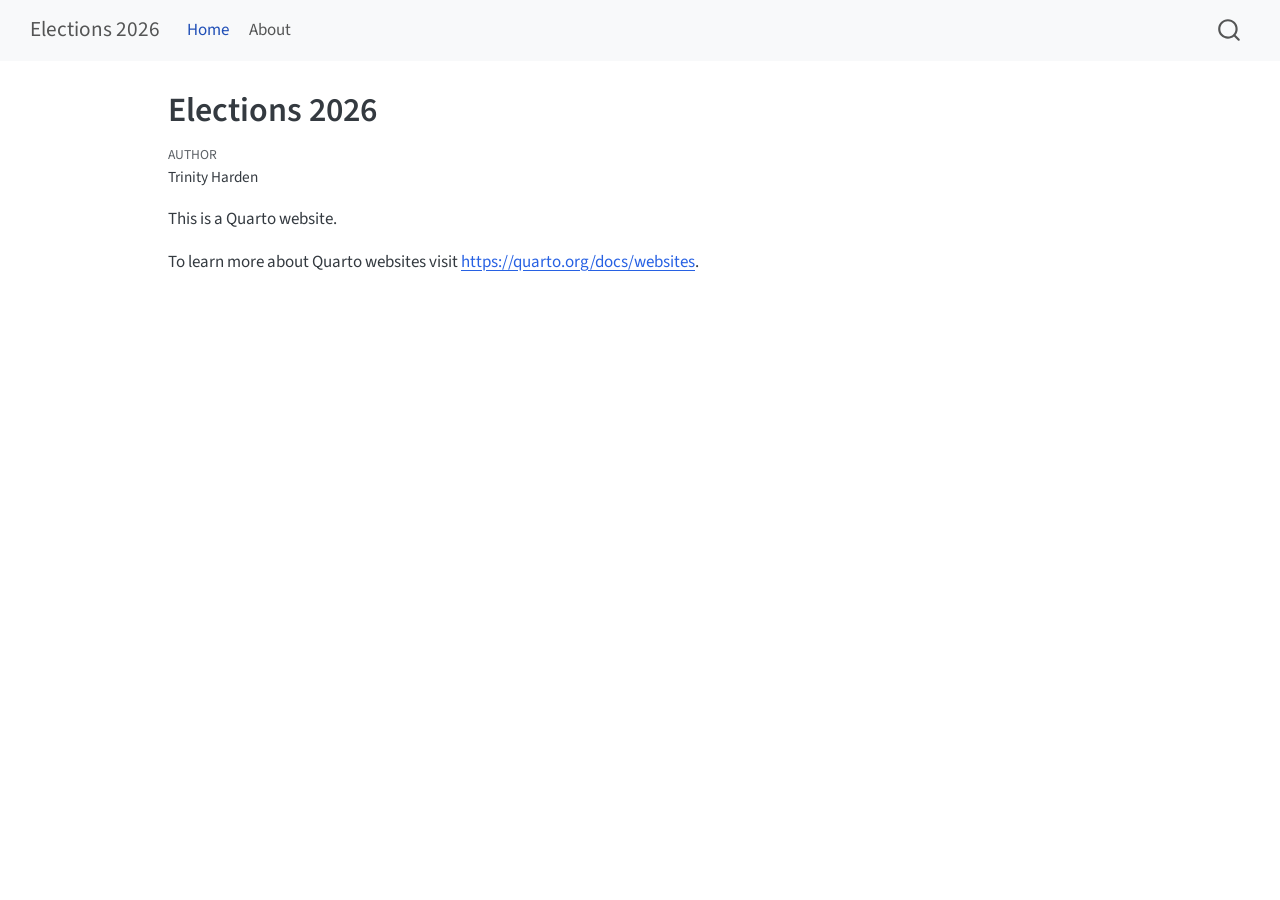
==== index.html @ f62c1c85 "Built site for gh-pages" ====
<!DOCTYPE html>
<html xmlns="http://www.w3.org/1999/xhtml" lang="en" xml:lang="en"><head>

<meta charset="utf-8">
<meta name="generator" content="quarto-1.10.19">

<meta name="viewport" content="width=device-width, initial-scale=1.0, user-scalable=yes">

<meta name="author" content="Trinity Harden">

<title>Elections 2026</title>
<style>
/* Default styles provided by pandoc.
** See https://pandoc.org/MANUAL.html#variables-for-html for config info.
*/
span.smallcaps{font-variant: small-caps;}
div.columns{display: flex; gap: 1.5em;}
div.column{flex: auto;}
@media screen {
div.columns{gap: min(4vw, 1.5em);}
div.column{overflow-x: auto;}
}
div.hanging-indent{margin-left: 1.5em; text-indent: -1.5em;}
ul.task-list{list-style: none;}
ul.task-list li input[type="checkbox"] {
  width: 0.8em;
  margin: 0 0.8em 0.2em -1em; /* quarto-specific, see https://github.com/quarto-dev/quarto-cli/issues/4556 */ 
  vertical-align: middle;
}
</style>


<script src="site_libs/quarto-nav/quarto-nav.js"></script>
<script src="site_libs/quarto-nav/headroom.min.js"></script>
<script src="site_libs/clipboard/clipboard.min.js"></script>
<script src="site_libs/quarto-search/autocomplete.umd.js"></script>
<script src="site_libs/quarto-search/fuse.min.js"></script>
<script src="site_libs/quarto-search/quarto-search.js"></script>
<meta name="quarto:offset" content="./">
<script src="site_libs/quarto-html/quarto.js" type="module"></script>
<script src="site_libs/quarto-html/tabsets/tabsets.js" type="module"></script>
<script src="site_libs/quarto-html/popper.min.js"></script>
<script src="site_libs/quarto-html/tippy.umd.min.js"></script>
<script src="site_libs/quarto-html/anchor.min.js"></script>
<link href="site_libs/quarto-html/tippy.css" rel="stylesheet">
<link href="site_libs/quarto-html/quarto-syntax-highlighting-bf27225e3a48a9273f3daa8f8e829971.css" rel="stylesheet" id="quarto-text-highlighting-styles">
<script src="site_libs/bootstrap/bootstrap.min.js"></script>
<link href="site_libs/bootstrap/bootstrap-icons.css" rel="stylesheet">
<link href="site_libs/bootstrap/bootstrap-977607561cd60f84a551947bb62c3781.min.css" rel="stylesheet" append-hash="true" id="quarto-bootstrap" data-mode="light">
<script id="quarto-search-options" type="application/json">{
  "location": "navbar",
  "copy-button": false,
  "collapse-after": 3,
  "panel-placement": "end",
  "type": "overlay",
  "limit": 50,
  "keyboard-shortcut": [
    "f",
    "/",
    "s"
  ],
  "show-item-context": false,
  "language": {
    "search-no-results-text": "No results",
    "search-matching-documents-text": "matching documents",
    "search-copy-link-title": "Copy link to search",
    "search-hide-matches-text": "Hide additional matches",
    "search-more-match-text": "more match in this document",
    "search-more-matches-text": "more matches in this document",
    "search-clear-button-title": "Clear",
    "search-text-placeholder": "",
    "search-detached-cancel-button-title": "Cancel",
    "search-submit-button-title": "Submit",
    "search-label": "Search"
  }
}</script>


<link rel="stylesheet" href="styles.css">
</head>

<body class="nav-fixed quarto-light">

<div id="quarto-search-results"></div>
  <header id="quarto-header" class="headroom fixed-top">
    <nav class="navbar navbar-expand-lg " data-bs-theme="dark">
      <div class="navbar-container container-fluid">
      <div class="navbar-brand-container mx-auto">
    <a class="navbar-brand" href="./index.html">
    <span class="navbar-title">Elections 2026</span>
    </a>
  </div>
            <div id="quarto-search" class="" title="Search"></div>
          <button class="navbar-toggler" type="button" data-bs-toggle="collapse" data-bs-target="#navbarCollapse" aria-controls="navbarCollapse" role="menu" aria-expanded="false" aria-label="Toggle navigation" onclick="if (window.quartoToggleHeadroom) { window.quartoToggleHeadroom(); }">
  <span class="navbar-toggler-icon"></span>
</button>
          <div class="collapse navbar-collapse" id="navbarCollapse">
            <ul class="navbar-nav navbar-nav-scroll me-auto">
  <li class="nav-item">
    <a class="nav-link active" href="./index.html" aria-current="page"> 
<span class="menu-text">Home</span></a>
  </li>  
  <li class="nav-item">
    <a class="nav-link" href="./about.html"> 
<span class="menu-text">About</span></a>
  </li>  
</ul>
          </div> <!-- /navcollapse -->
            <div class="quarto-navbar-tools">
</div>
      </div> <!-- /container-fluid -->
    </nav>
</header>
<!-- content -->
<div id="quarto-content" class="quarto-container page-columns page-rows-contents page-layout-article page-navbar">
<!-- sidebar -->
<!-- margin-sidebar -->
    <div id="quarto-margin-sidebar" class="sidebar margin-sidebar zindex-bottom">
        
    </div>
<!-- main -->
<main class="content" id="quarto-document-content">

<header id="title-block-header" class="quarto-title-block default">
<div class="quarto-title">
<h1 class="title">Elections 2026</h1>
</div>



<div class="quarto-title-meta">

    <div>
    <div class="quarto-title-meta-heading">Author</div>
    <div class="quarto-title-meta-contents">
             <p>Trinity Harden </p>
          </div>
  </div>
    
  
    
  </div>
  


</header>


<p>This is a Quarto website.</p>
<p>To learn more about Quarto websites visit <a href="https://quarto.org/docs/websites" class="uri">https://quarto.org/docs/websites</a>.</p>



</main> <!-- /main -->
<script id="quarto-html-after-body" type="application/javascript">
  window.document.addEventListener("DOMContentLoaded", function (event) {
    const icon = "";
    const anchorJS = new window.AnchorJS();
    anchorJS.options = {
      placement: 'right',
      icon: icon
    };
    anchorJS.add('.anchored');
    const isCodeAnnotation = (el) => {
      for (const clz of el.classList) {
        if (clz.startsWith('code-annotation-')) {                     
          return true;
        }
      }
      return false;
    }
    const onCopySuccess = function(e) {
      // button target
      const button = e.trigger;
      // don't keep focus
      button.blur();
      // flash "checked"
      button.classList.add('code-copy-button-checked');
      var currentTitle = button.getAttribute("title");
      button.setAttribute("title", "Copied!");
      let tooltip;
      if (window.bootstrap) {
        button.setAttribute("data-bs-toggle", "tooltip");
        button.setAttribute("data-bs-placement", "left");
        button.setAttribute("data-bs-title", "Copied!");
        tooltip = new bootstrap.Tooltip(button, 
          { trigger: "manual", 
            customClass: "code-copy-button-tooltip",
            offset: [0, -8]});
        tooltip.show();    
      }
      setTimeout(function() {
        if (tooltip) {
          tooltip.hide();
          button.removeAttribute("data-bs-title");
          button.removeAttribute("data-bs-toggle");
          button.removeAttribute("data-bs-placement");
        }
        button.setAttribute("title", currentTitle);
        button.classList.remove('code-copy-button-checked');
      }, 1000);
      // clear code selection
      e.clearSelection();
    }
    const getTextToCopy = function(trigger) {
      const outerScaffold = trigger.parentElement.cloneNode(true);
      const codeEl = outerScaffold.querySelector('code');
      for (const childEl of codeEl.children) {
        if (isCodeAnnotation(childEl)) {
          childEl.remove();
        }
      }
      return codeEl.innerText;
    }
    const clipboard = new window.ClipboardJS('.code-copy-button:not([data-in-quarto-modal])', {
      text: getTextToCopy
    });
    clipboard.on('success', onCopySuccess);
    if (window.document.getElementById('quarto-embedded-source-code-modal')) {
      const clipboardModal = new window.ClipboardJS('.code-copy-button[data-in-quarto-modal]', {
        text: getTextToCopy,
        container: window.document.getElementById('quarto-embedded-source-code-modal')
      });
      clipboardModal.on('success', onCopySuccess);
    }
      var localhostRegex = new RegExp(/^(?:http|https):\/\/localhost\:?[0-9]*\//);
      var mailtoRegex = new RegExp(/^mailto:/);
        var filterRegex = new RegExp('/' + window.location.host + '/');
      var isInternal = (href) => {
          return filterRegex.test(href) || localhostRegex.test(href) || mailtoRegex.test(href);
      }
      // Inspect non-navigation links and adorn them if external
     var links = window.document.querySelectorAll('a[href]:not(.nav-link):not(.navbar-brand):not(.toc-action):not(.sidebar-link):not(.sidebar-item-toggle):not(.pagination-link):not(.no-external):not([aria-hidden]):not(.dropdown-item):not(.quarto-navigation-tool):not(.about-link)');
      for (var i=0; i<links.length; i++) {
        const link = links[i];
        if (!isInternal(link.href)) {
          // undo the damage that might have been done by quarto-nav.js in the case of
          // links that we want to consider external
          if (link.dataset.originalHref !== undefined) {
            link.href = link.dataset.originalHref;
          }
        }
      }
    function tippyHover(el, contentFn, onTriggerFn, onUntriggerFn) {
      const config = {
        allowHTML: true,
        maxWidth: 500,
        delay: 100,
        arrow: false,
        appendTo: function(el) {
            return el.parentElement;
        },
        interactive: true,
        interactiveBorder: 10,
        theme: 'quarto',
        placement: 'bottom-start',
      };
      if (contentFn) {
        config.content = contentFn;
      }
      if (onTriggerFn) {
        config.onTrigger = onTriggerFn;
      }
      if (onUntriggerFn) {
        config.onUntrigger = onUntriggerFn;
      }
      window.tippy(el, config); 
    }
    const noterefs = window.document.querySelectorAll('a[role="doc-noteref"]');
    for (var i=0; i<noterefs.length; i++) {
      const ref = noterefs[i];
      tippyHover(ref, function() {
        // use id or data attribute instead here
        let href = ref.getAttribute('data-footnote-href') || ref.getAttribute('href');
        try { href = new URL(href).hash; } catch {}
        const id = href.replace(/^#\/?/, "");
        const note = window.document.getElementById(id);
        if (note) {
          return note.innerHTML;
        } else {
          return "";
        }
      });
    }
    const xrefs = window.document.querySelectorAll('a.quarto-xref');
    const processXRef = (id, note) => {
      // Strip column container classes
      const stripColumnClz = (el) => {
        el.classList.remove("page-full", "page-columns");
        if (el.children) {
          for (const child of el.children) {
            stripColumnClz(child);
          }
        }
      }
      stripColumnClz(note)
      if (id === null || id.startsWith('sec-')) {
        // Special case sections, only their first couple elements
        const container = document.createElement("div");
        if (note.children && note.children.length > 2) {
          container.appendChild(note.children[0].cloneNode(true));
          for (let i = 1; i < note.children.length; i++) {
            const child = note.children[i];
            if (child.tagName === "P" && child.innerText === "") {
              continue;
            } else {
              container.appendChild(child.cloneNode(true));
              break;
            }
          }
          if (window.Quarto?.typesetMath) {
            window.Quarto.typesetMath(container);
          }
          return container.innerHTML
        } else {
          if (window.Quarto?.typesetMath) {
            window.Quarto.typesetMath(note);
          }
          return note.innerHTML;
        }
      } else {
        // Remove any anchor links if they are present
        const anchorLink = note.querySelector('a.anchorjs-link');
        if (anchorLink) {
          anchorLink.remove();
        }
        if (window.Quarto?.typesetMath) {
          window.Quarto.typesetMath(note);
        }
        if (note.classList.contains("callout")) {
          return note.outerHTML;
        } else {
          return note.innerHTML;
        }
      }
    }
    for (var i=0; i<xrefs.length; i++) {
      const xref = xrefs[i];
      tippyHover(xref, undefined, function(instance) {
        instance.disable();
        let url = xref.getAttribute('href');
        let hash = undefined; 
        if (url.startsWith('#')) {
          hash = url;
        } else {
          try { hash = new URL(url).hash; } catch {}
        }
        if (hash) {
          const id = hash.replace(/^#\/?/, "");
          const note = window.document.getElementById(id);
          if (note !== null) {
            try {
              const html = processXRef(id, note.cloneNode(true));
              instance.setContent(html);
            } finally {
              instance.enable();
              instance.show();
            }
          } else {
            // See if we can fetch this
            fetch(url.split('#')[0])
            .then(res => res.text())
            .then(html => {
              const parser = new DOMParser();
              const htmlDoc = parser.parseFromString(html, "text/html");
              const note = htmlDoc.getElementById(id);
              if (note !== null) {
                const html = processXRef(id, note);
                instance.setContent(html);
              } 
            }).finally(() => {
              instance.enable();
              instance.show();
            });
          }
        } else {
          // See if we can fetch a full url (with no hash to target)
          // This is a special case and we should probably do some content thinning / targeting
          fetch(url)
          .then(res => res.text())
          .then(html => {
            const parser = new DOMParser();
            const htmlDoc = parser.parseFromString(html, "text/html");
            const note = htmlDoc.querySelector('main.content');
            if (note !== null) {
              // This should only happen for chapter cross references
              // (since there is no id in the URL)
              // remove the first header
              if (note.children.length > 0 && note.children[0].tagName === "HEADER") {
                note.children[0].remove();
              }
              const html = processXRef(null, note);
              instance.setContent(html);
            } 
          }).finally(() => {
            instance.enable();
            instance.show();
          });
        }
      }, function(instance) {
      });
    }
        let selectedAnnoteEl;
        const selectorForAnnotation = ( cell, annotation) => {
          let cellAttr = 'data-code-cell="' + cell + '"';
          let lineAttr = 'data-code-annotation="' +  annotation + '"';
          const selector = 'span[' + cellAttr + '][' + lineAttr + ']';
          return selector;
        }
        const selectCodeLines = (annoteEl) => {
          const doc = window.document;
          const targetCell = annoteEl.getAttribute("data-target-cell");
          const targetAnnotation = annoteEl.getAttribute("data-target-annotation");
          const annoteSpan = window.document.querySelector(selectorForAnnotation(targetCell, targetAnnotation));
          const lines = annoteSpan.getAttribute("data-code-lines").split(",");
          const lineIds = lines.map((line) => {
            return targetCell + "-" + line;
          })
          let top = null;
          let height = null;
          let parent = null;
          if (lineIds.length > 0) {
              //compute the position of the single el (top and bottom and make a div)
              const el = window.document.getElementById(lineIds[0]);
              top = el.offsetTop;
              height = el.offsetHeight;
              parent = el.parentElement.parentElement;
            if (lineIds.length > 1) {
              const lastEl = window.document.getElementById(lineIds[lineIds.length - 1]);
              const bottom = lastEl.offsetTop + lastEl.offsetHeight;
              height = bottom - top;
            }
            if (top !== null && height !== null && parent !== null) {
              // cook up a div (if necessary) and position it 
              let div = window.document.getElementById("code-annotation-line-highlight");
              if (div === null) {
                div = window.document.createElement("div");
                div.setAttribute("id", "code-annotation-line-highlight");
                div.style.position = 'absolute';
                parent.appendChild(div);
              }
              div.style.top = top - 2 + "px";
              div.style.height = height + 4 + "px";
              div.style.left = 0;
              let gutterDiv = window.document.getElementById("code-annotation-line-highlight-gutter");
              if (gutterDiv === null) {
                gutterDiv = window.document.createElement("div");
                gutterDiv.setAttribute("id", "code-annotation-line-highlight-gutter");
                gutterDiv.style.position = 'absolute';
                const codeCell = window.document.getElementById(targetCell);
                const gutter = codeCell.querySelector('.code-annotation-gutter');
                gutter.appendChild(gutterDiv);
              }
              gutterDiv.style.top = top - 2 + "px";
              gutterDiv.style.height = height + 4 + "px";
            }
            selectedAnnoteEl = annoteEl;
          }
        };
        const unselectCodeLines = () => {
          const elementsIds = ["code-annotation-line-highlight", "code-annotation-line-highlight-gutter"];
          elementsIds.forEach((elId) => {
            const div = window.document.getElementById(elId);
            if (div) {
              div.remove();
            }
          });
          selectedAnnoteEl = undefined;
        };
          // Handle positioning of the toggle
      window.addEventListener(
        "resize",
        throttle(() => {
          elRect = undefined;
          if (selectedAnnoteEl) {
            selectCodeLines(selectedAnnoteEl);
          }
        }, 10)
      );
      function throttle(fn, ms) {
      let throttle = false;
      let timer;
        return (...args) => {
          if(!throttle) { // first call gets through
              fn.apply(this, args);
              throttle = true;
          } else { // all the others get throttled
              if(timer) clearTimeout(timer); // cancel #2
              timer = setTimeout(() => {
                fn.apply(this, args);
                timer = throttle = false;
              }, ms);
          }
        };
      }
        // Attach click handler to the DT
        const annoteDls = window.document.querySelectorAll('dt[data-target-cell]');
        for (const annoteDlNode of annoteDls) {
          annoteDlNode.addEventListener('click', (event) => {
            const clickedEl = event.target;
            if (clickedEl !== selectedAnnoteEl) {
              unselectCodeLines();
              const activeEl = window.document.querySelector('dt[data-target-cell].code-annotation-active');
              if (activeEl) {
                activeEl.classList.remove('code-annotation-active');
              }
              selectCodeLines(clickedEl);
              clickedEl.classList.add('code-annotation-active');
            } else {
              // Unselect the line
              unselectCodeLines();
              clickedEl.classList.remove('code-annotation-active');
            }
          });
        }
    const findCites = (el) => {
      const parentEl = el.parentElement;
      if (parentEl) {
        const cites = parentEl.dataset.cites;
        if (cites) {
          return {
            el,
            cites: cites.split(' ')
          };
        } else {
          return findCites(el.parentElement)
        }
      } else {
        return undefined;
      }
    };
    var bibliorefs = window.document.querySelectorAll('a[role="doc-biblioref"]');
    for (var i=0; i<bibliorefs.length; i++) {
      const ref = bibliorefs[i];
      const citeInfo = findCites(ref);
      if (citeInfo) {
        tippyHover(citeInfo.el, function() {
          var popup = window.document.createElement('div');
          citeInfo.cites.forEach(function(cite) {
            var citeDiv = window.document.createElement('div');
            citeDiv.classList.add('hanging-indent');
            citeDiv.classList.add('csl-entry');
            var biblioDiv = window.document.getElementById('ref-' + cite);
            if (biblioDiv) {
              citeDiv.innerHTML = biblioDiv.innerHTML;
            }
            popup.appendChild(citeDiv);
          });
          return popup.innerHTML;
        });
      }
    }
  });
  </script>
</div> <!-- /content -->




</body></html>
---- site_libs/quarto-html/tippy.css ----
.tippy-box[data-animation=fade][data-state=hidden]{opacity:0}[data-tippy-root]{max-width:calc(100vw - 10px)}.tippy-box{position:relative;background-color:#333;color:#fff;border-radius:4px;font-size:14px;line-height:1.4;white-space:normal;outline:0;transition-property:transform,visibility,opacity}.tippy-box[data-placement^=top]>.tippy-arrow{bottom:0}.tippy-box[data-placement^=top]>.tippy-arrow:before{bottom:-7px;left:0;border-width:8px 8px 0;border-top-color:initial;transform-origin:center top}.tippy-box[data-placement^=bottom]>.tippy-arrow{top:0}.tippy-box[data-placement^=bottom]>.tippy-arrow:before{top:-7px;left:0;border-width:0 8px 8px;border-bottom-color:initial;transform-origin:center bottom}.tippy-box[data-placement^=left]>.tippy-arrow{right:0}.tippy-box[data-placement^=left]>.tippy-arrow:before{border-width:8px 0 8px 8px;border-left-color:initial;right:-7px;transform-origin:center left}.tippy-box[data-placement^=right]>.tippy-arrow{left:0}.tippy-box[data-placement^=right]>.tippy-arrow:before{left:-7px;border-width:8px 8px 8px 0;border-right-color:initial;transform-origin:center right}.tippy-box[data-inertia][data-state=visible]{transition-timing-function:cubic-bezier(.54,1.5,.38,1.11)}.tippy-arrow{width:16px;height:16px;color:#333}.tippy-arrow:before{content:"";position:absolute;border-color:transparent;border-style:solid}.tippy-content{position:relative;padding:5px 9px;z-index:1}
---- site_libs/quarto-html/quarto-syntax-highlighting-bf27225e3a48a9273f3daa8f8e829971.css ----
/* quarto syntax highlight colors */
:root {
  --quarto-hl-ot-color: #003B4F;
  --quarto-hl-at-color: #657422;
  --quarto-hl-ss-color: #20794D;
  --quarto-hl-an-color: #5E5E5E;
  --quarto-hl-fu-color: #4758AB;
  --quarto-hl-st-color: #20794D;
  --quarto-hl-cf-color: #003B4F;
  --quarto-hl-op-color: #5E5E5E;
  --quarto-hl-er-color: #AD0000;
  --quarto-hl-bn-color: #AD0000;
  --quarto-hl-al-color: #AD0000;
  --quarto-hl-va-color: #111111;
  --quarto-hl-bu-color: inherit;
  --quarto-hl-ex-color: inherit;
  --quarto-hl-pp-color: #AD0000;
  --quarto-hl-in-color: #5E5E5E;
  --quarto-hl-vs-color: #20794D;
  --quarto-hl-wa-color: #5E5E5E;
  --quarto-hl-do-color: #5E5E5E;
  --quarto-hl-im-color: #00769E;
  --quarto-hl-ch-color: #20794D;
  --quarto-hl-dt-color: #AD0000;
  --quarto-hl-fl-color: #AD0000;
  --quarto-hl-co-color: #5E5E5E;
  --quarto-hl-cv-color: #5E5E5E;
  --quarto-hl-cn-color: #8f5902;
  --quarto-hl-sc-color: #5E5E5E;
  --quarto-hl-dv-color: #AD0000;
  --quarto-hl-kw-color: #003B4F;
}

/* other quarto variables */
:root {
  --quarto-font-monospace: SFMono-Regular, Menlo, Monaco, Consolas, "Liberation Mono", "Courier New", monospace;
}

/* syntax highlight based on Pandoc's rules */
pre > code.sourceCode > span {
  color: #003B4F;
}

code.sourceCode > span {
  color: #003B4F;
}

div.sourceCode,
div.sourceCode pre.sourceCode {
  color: #003B4F;
}

/* Normal */
code span {
  color: #003B4F;
}

/* Alert */
code span.al {
  color: #AD0000;
  font-style: inherit;
}

/* Annotation */
code span.an {
  color: #5E5E5E;
  font-style: inherit;
}

/* Attribute */
code span.at {
  color: #657422;
  font-style: inherit;
}

/* BaseN */
code span.bn {
  color: #AD0000;
  font-style: inherit;
}

/* BuiltIn */
code span.bu {
  font-style: inherit;
}

/* ControlFlow */
code span.cf {
  color: #003B4F;
  font-weight: bold;
  font-style: inherit;
}

/* Char */
code span.ch {
  color: #20794D;
  font-style: inherit;
}

/* Constant */
code span.cn {
  color: #8f5902;
  font-style: inherit;
}

/* Comment */
code span.co {
  color: #5E5E5E;
  font-style: inherit;
}

/* CommentVar */
code span.cv {
  color: #5E5E5E;
  font-style: italic;
}

/* Documentation */
code span.do {
  color: #5E5E5E;
  font-style: italic;
}

/* DataType */
code span.dt {
  color: #AD0000;
  font-style: inherit;
}

/* DecVal */
code span.dv {
  color: #AD0000;
  font-style: inherit;
}

/* Error */
code span.er {
  color: #AD0000;
  font-style: inherit;
}

/* Extension */
code span.ex {
  font-style: inherit;
}

/* Float */
code span.fl {
  color: #AD0000;
  font-style: inherit;
}

/* Function */
code span.fu {
  color: #4758AB;
  font-style: inherit;
}

/* Import */
code span.im {
  color: #00769E;
  font-style: inherit;
}

/* Information */
code span.in {
  color: #5E5E5E;
  font-style: inherit;
}

/* Keyword */
code span.kw {
  color: #003B4F;
  font-weight: bold;
  font-style: inherit;
}

/* Operator */
code span.op {
  color: #5E5E5E;
  font-style: inherit;
}

/* Other */
code span.ot {
  color: #003B4F;
  font-style: inherit;
}

/* Preprocessor */
code span.pp {
  color: #AD0000;
  font-style: inherit;
}

/* SpecialChar */
code span.sc {
  color: #5E5E5E;
  font-style: inherit;
}

/* SpecialString */
code span.ss {
  color: #20794D;
  font-style: inherit;
}

/* String */
code span.st {
  color: #20794D;
  font-style: inherit;
}

/* Variable */
code span.va {
  color: #111111;
  font-style: inherit;
}

/* VerbatimString */
code span.vs {
  color: #20794D;
  font-style: inherit;
}

/* Warning */
code span.wa {
  color: #5E5E5E;
  font-style: italic;
}

.prevent-inlining {
  content: "</";
}

/*# sourceMappingURL=8be38f48d34c45af72792cbd699585e7.css.map */
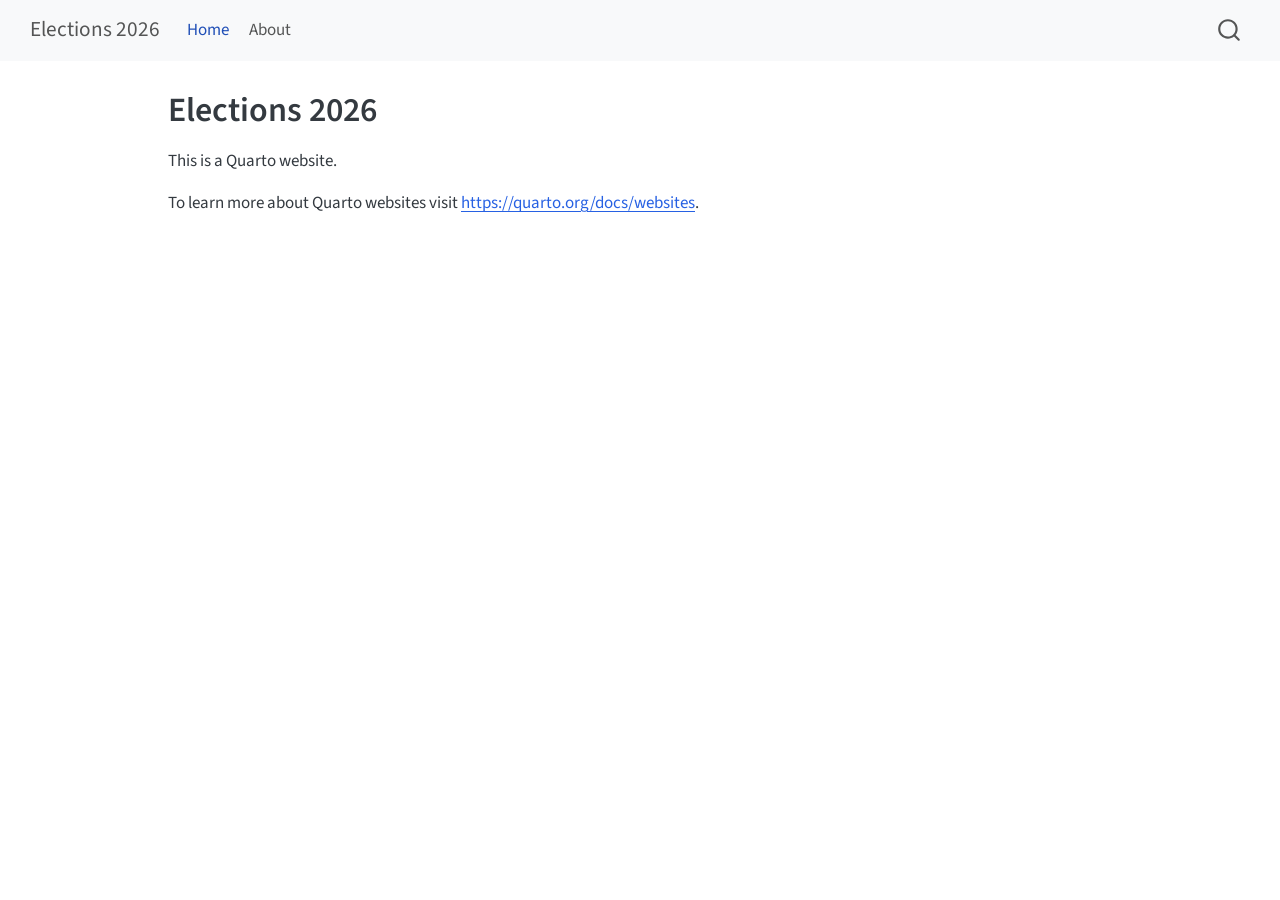
==== commit cefd3255: "Built site for gh-pages" ====
--- a/index.html
+++ b/index.html
@@ -6,7 +6,6 @@
 
 <meta name="viewport" content="width=device-width, initial-scale=1.0, user-scalable=yes">
 
-<meta name="author" content="Trinity Harden">
 
 <title>Elections 2026</title>
 <style>
@@ -130,12 +129,6 @@
 
 <div class="quarto-title-meta">
 
-    <div>
-    <div class="quarto-title-meta-heading">Author</div>
-    <div class="quarto-title-meta-contents">
-             <p>Trinity Harden </p>
-          </div>
-  </div>
     
   
     
@@ -225,7 +218,7 @@
     }
       var localhostRegex = new RegExp(/^(?:http|https):\/\/localhost\:?[0-9]*\//);
       var mailtoRegex = new RegExp(/^mailto:/);
-        var filterRegex = new RegExp('/' + window.location.host + '/');
+        var filterRegex = new RegExp("https:\/\/Trinnn28\.github\.io\/elections-2026\/");
       var isInternal = (href) => {
           return filterRegex.test(href) || localhostRegex.test(href) || mailtoRegex.test(href);
       }
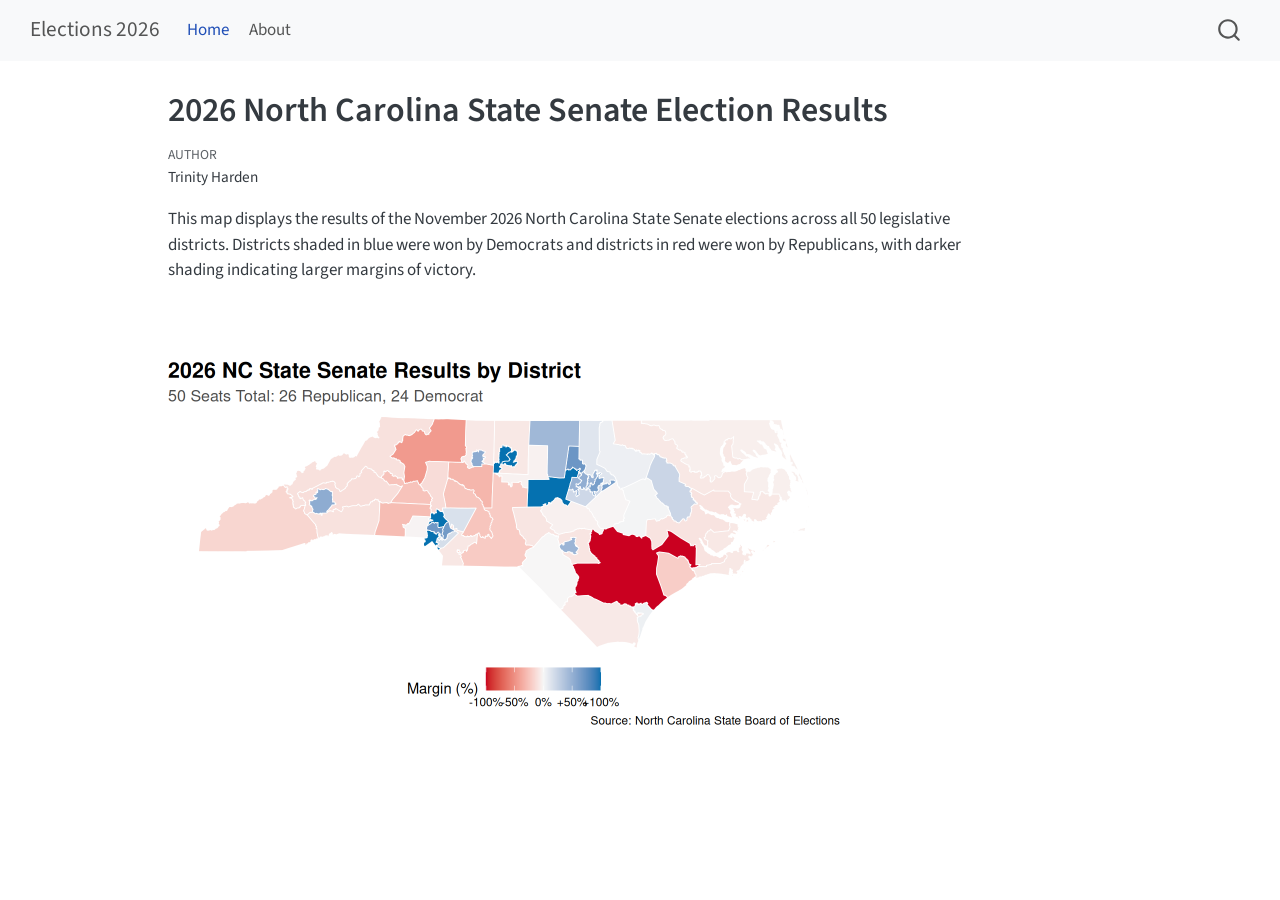
==== commit 38f41fe3: "Built site for gh-pages" ====
--- a/index.html
+++ b/index.html
@@ -6,8 +6,9 @@
 
 <meta name="viewport" content="width=device-width, initial-scale=1.0, user-scalable=yes">
 
-
-<title>Elections 2026</title>
+<meta name="author" content="Trinity Harden">
+
+<title>2026 North Carolina State Senate Election Results – Elections 2026</title>
 <style>
 /* Default styles provided by pandoc.
 ** See https://pandoc.org/MANUAL.html#variables-for-html for config info.
@@ -122,13 +123,19 @@
 
 <header id="title-block-header" class="quarto-title-block default">
 <div class="quarto-title">
-<h1 class="title">Elections 2026</h1>
+<h1 class="title">2026 North Carolina State Senate Election Results</h1>
 </div>
 
 
 
 <div class="quarto-title-meta">
 
+    <div>
+    <div class="quarto-title-meta-heading">Author</div>
+    <div class="quarto-title-meta-contents">
+             <p>Trinity Harden </p>
+          </div>
+  </div>
     
   
     
@@ -139,8 +146,16 @@
 </header>
 
 
-<p>This is a Quarto website.</p>
-<p>To learn more about Quarto websites visit <a href="https://quarto.org/docs/websites" class="uri">https://quarto.org/docs/websites</a>.</p>
+<p>This map displays the results of the November 2026 North Carolina State Senate elections across all 50 legislative districts. Districts shaded in blue were won by Democrats and districts in red were won by Republicans, with darker shading indicating larger margins of victory.</p>
+<div class="cell">
+<div class="cell-output-display">
+<div>
+<figure class="figure">
+<p><img src="index_files/figure-html/unnamed-chunk-1-1.png" class="img-fluid figure-img" width="672"></p>
+</figure>
+</div>
+</div>
+</div>
 
 
 
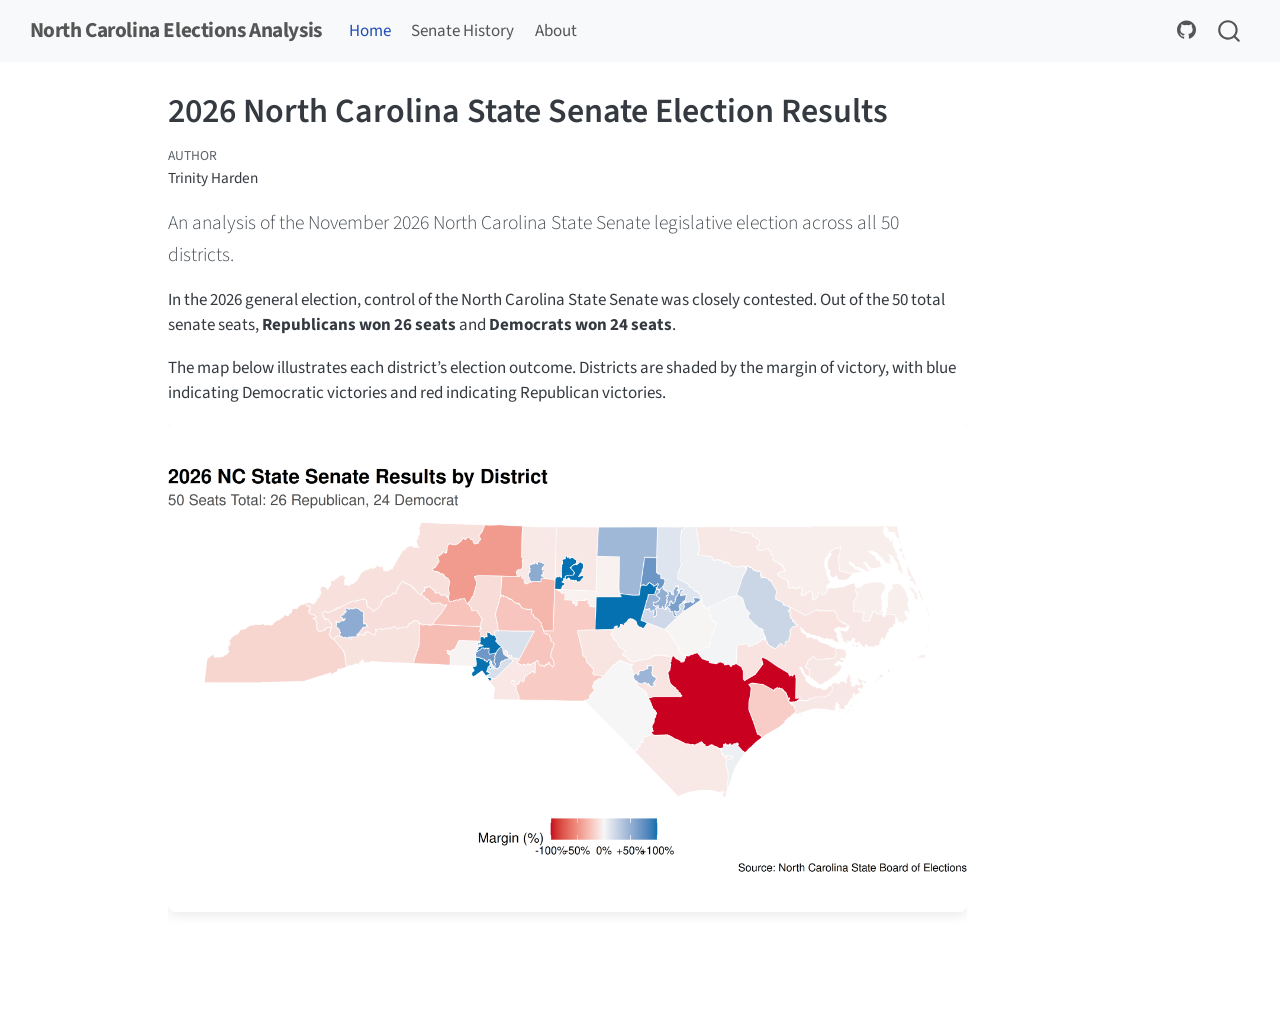
==== commit b873f0f2: "Built site for gh-pages" ====
--- a/index.html
+++ b/index.html
@@ -8,7 +8,7 @@
 
 <meta name="author" content="Trinity Harden">
 
-<title>2026 North Carolina State Senate Election Results – Elections 2026</title>
+<title>2026 North Carolina State Senate Election Results – North Carolina Elections Analysis</title>
 <style>
 /* Default styles provided by pandoc.
 ** See https://pandoc.org/MANUAL.html#variables-for-html for config info.
@@ -87,7 +87,7 @@
       <div class="navbar-container container-fluid">
       <div class="navbar-brand-container mx-auto">
     <a class="navbar-brand" href="./index.html">
-    <span class="navbar-title">Elections 2026</span>
+    <span class="navbar-title">North Carolina Elections Analysis</span>
     </a>
   </div>
             <div id="quarto-search" class="" title="Search"></div>
@@ -101,8 +101,19 @@
 <span class="menu-text">Home</span></a>
   </li>  
   <li class="nav-item">
+    <a class="nav-link" href="./senate-history.html"> 
+<span class="menu-text">Senate History</span></a>
+  </li>  
+  <li class="nav-item">
     <a class="nav-link" href="./about.html"> 
 <span class="menu-text">About</span></a>
+  </li>  
+</ul>
+            <ul class="navbar-nav navbar-nav-scroll ms-auto">
+  <li class="nav-item compact">
+    <a class="nav-link" href="https://github.com/Trinnn28/elections-2026"> <i class="bi bi-github" role="img">
+</i> 
+<span class="menu-text"></span></a>
   </li>  
 </ul>
           </div> <!-- /navcollapse -->
@@ -146,12 +157,16 @@
 </header>
 
 
-<p>This map displays the results of the November 2026 North Carolina State Senate elections across all 50 legislative districts. Districts shaded in blue were won by Democrats and districts in red were won by Republicans, with darker shading indicating larger margins of victory.</p>
+<div class="lead">
+<p>An analysis of the November 2026 North Carolina State Senate legislative election across all 50 districts.</p>
+</div>
+<p>In the 2026 general election, control of the North Carolina State Senate was closely contested. Out of the 50 total senate seats, <strong>Republicans won 26 seats</strong> and <strong>Democrats won 24 seats</strong>.</p>
+<p>The map below illustrates each district’s election outcome. Districts are shaded by the margin of victory, with blue indicating Democratic victories and red indicating Republican victories.</p>
 <div class="cell">
 <div class="cell-output-display">
 <div>
 <figure class="figure">
-<p><img src="index_files/figure-html/unnamed-chunk-1-1.png" class="img-fluid figure-img" width="672"></p>
+<p><img src="index_files/figure-html/unnamed-chunk-1-1.png" class="img-fluid figure-img" width="2700"></p>
 </figure>
 </div>
 </div>
--- a/styles.css
+++ b/styles.css
@@ -0,0 +1,24 @@
+/* Custom professional styles */
+.navbar-brand {
+  font-weight: 700;
+  letter-spacing: -0.02em;
+}
+
+.lead {
+  font-size: 1.15rem;
+  line-height: 1.6;
+  color: #495057;
+}
+
+.figure img {
+  border-radius: 8px;
+  box-shadow: 0 4px 12px rgba(0, 0, 0, 0.08);
+}
+
+.leaflet-container {
+  border-radius: 8px;
+  box-shadow: 0 4px 12px rgba(0, 0, 0, 0.08);
+  margin-top: 1rem;
+  margin-bottom: 1.5rem;
+}
+
